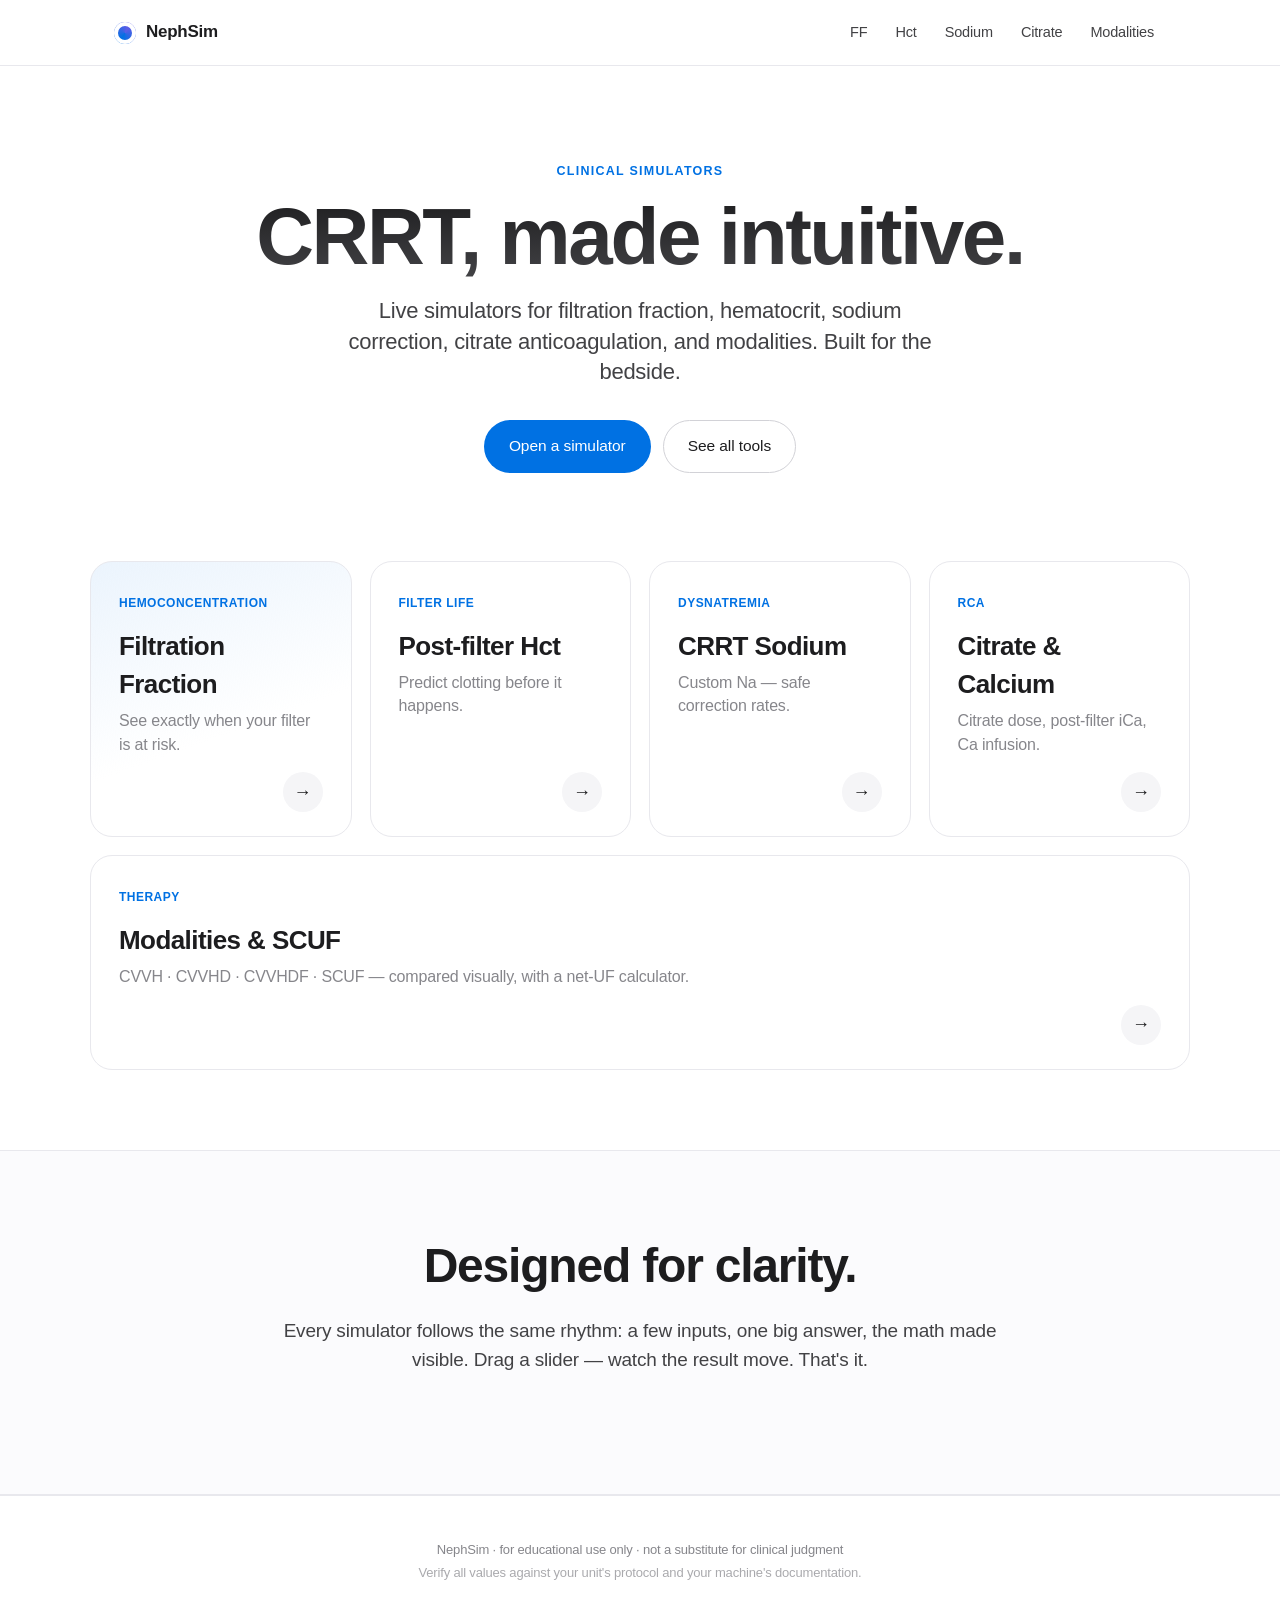
==== index.html @ aaaf235e "Add files via upload" ====
<!DOCTYPE html>
<html lang="en">
<head>
<meta charset="UTF-8" />
<meta name="viewport" content="width=device-width, initial-scale=1, viewport-fit=cover" />
<meta name="theme-color" content="#ffffff" media="(prefers-color-scheme: light)" />
<meta name="theme-color" content="#0a0a0a" media="(prefers-color-scheme: dark)" />
<title>NephSim — clinical simulators for CRRT</title>
<meta name="description" content="Beautiful, accurate bedside simulators for filtration fraction, post-filter hematocrit, dysnatremia, citrate anticoagulation, and CRRT modalities." />
<link rel="stylesheet" href="assets/css/styles.css" />
<link rel="icon" href="data:image/svg+xml,%3Csvg xmlns='http://www.w3.org/2000/svg' viewBox='0 0 100 100'%3E%3Ctext y='.9em' font-size='90'%3E%E2%97%89%3C/text%3E%3C/svg%3E" />
</head>
<body>

<header class="nav">
  <div class="nav-inner">
    <a class="brand" href="./">
      <span class="brand-mark"></span>
      <span class="brand-text">NephSim</span>
    </a>
    <nav class="nav-links">
      <a href="tools/filtration-fraction.html">FF</a>
      <a href="tools/post-filter-hct.html">Hct</a>
      <a href="tools/crrt-na.html">Sodium</a>
      <a href="tools/citrate.html">Citrate</a>
      <a href="tools/modalities.html">Modalities</a>
    </nav>
  </div>
</header>

<main>

  <section class="hero">
    <div class="hero-inner">
      <p class="eyebrow">Clinical simulators</p>
      <h1 class="hero-title">CRRT, made&nbsp;intuitive.</h1>
      <p class="hero-sub">Live simulators for filtration fraction, hematocrit, sodium correction, citrate anticoagulation, and modalities. Built for the bedside.</p>
      <div class="hero-cta">
        <a class="btn-primary" href="tools/filtration-fraction.html">Open a simulator</a>
        <a class="btn-ghost" href="#tools">See all tools</a>
      </div>
    </div>
  </section>

  <section id="tools" class="tools">
    <div class="tools-grid">

      <a class="card card-accent" href="tools/filtration-fraction.html">
        <div class="card-tag">Hemoconcentration</div>
        <h3 class="card-title">Filtration Fraction</h3>
        <p class="card-sub">See exactly when your filter is at risk.</p>
        <div class="card-arrow">→</div>
      </a>

      <a class="card" href="tools/post-filter-hct.html">
        <div class="card-tag">Filter life</div>
        <h3 class="card-title">Post-filter Hct</h3>
        <p class="card-sub">Predict clotting before it happens.</p>
        <div class="card-arrow">→</div>
      </a>

      <a class="card" href="tools/crrt-na.html">
        <div class="card-tag">Dysnatremia</div>
        <h3 class="card-title">CRRT Sodium</h3>
        <p class="card-sub">Custom Na — safe correction rates.</p>
        <div class="card-arrow">→</div>
      </a>

      <a class="card" href="tools/citrate.html">
        <div class="card-tag">RCA</div>
        <h3 class="card-title">Citrate &amp; Calcium</h3>
        <p class="card-sub">Citrate dose, post-filter iCa, Ca infusion.</p>
        <div class="card-arrow">→</div>
      </a>

      <a class="card card-wide" href="tools/modalities.html">
        <div class="card-tag">Therapy</div>
        <h3 class="card-title">Modalities &amp; SCUF</h3>
        <p class="card-sub">CVVH · CVVHD · CVVHDF · SCUF — compared visually, with a net‑UF calculator.</p>
        <div class="card-arrow">→</div>
      </a>

    </div>
  </section>

  <section class="callout">
    <div class="callout-inner">
      <h2>Designed for clarity.</h2>
      <p>Every simulator follows the same rhythm: a few inputs, one big answer, the math made visible. Drag a slider — watch the result move. That's it.</p>
    </div>
  </section>

</main>

<footer class="footer">
  <div class="footer-inner">
    <p>NephSim · for educational use only · not a substitute for clinical judgment</p>
    <p class="footer-sub">Verify all values against your unit's protocol and your machine's documentation.</p>
  </div>
</footer>

<script src="assets/js/shared.js"></script>
</body>
</html>
---- assets/css/styles.css ----
/* ============================================================
   NephSim — design system
   Inspired by Apple's editorial minimalism.
   Single accent. Generous space. Live numbers do the talking.
   ============================================================ */

:root {
  /* Palette — light */
  --bg: #ffffff;
  --bg-elev: #fbfbfd;
  --bg-card: #ffffff;
  --bg-input: #f5f5f7;
  --text: #1d1d1f;
  --text-soft: #424245;
  --text-muted: #86868b;
  --line: #d2d2d7;
  --line-soft: #e8e8ed;
  --accent: #0071e3;
  --accent-hover: #0077ed;
  --accent-soft: rgba(0, 113, 227, 0.08);
  --good: #34a853;
  --warn: #ff9f0a;
  --bad: #ff3b30;
  --shadow-sm: 0 1px 2px rgba(0,0,0,0.04);
  --shadow-md: 0 4px 16px rgba(0,0,0,0.06);
  --shadow-lg: 0 12px 40px rgba(0,0,0,0.08);

  /* Type */
  --font: -apple-system, BlinkMacSystemFont, "SF Pro Display", "SF Pro Text",
          "Inter", "Helvetica Neue", Helvetica, Arial, sans-serif;
  --font-mono: ui-monospace, "SF Mono", Menlo, Monaco, Consolas, monospace;

  /* Geometry */
  --radius-sm: 10px;
  --radius: 16px;
  --radius-lg: 22px;
  --radius-pill: 980px;

  /* Motion */
  --ease: cubic-bezier(0.2, 0.7, 0.2, 1);
  --dur: 280ms;
}

@media (prefers-color-scheme: dark) {
  :root {
    --bg: #000000;
    --bg-elev: #0a0a0a;
    --bg-card: #141416;
    --bg-input: #1c1c1e;
    --text: #f5f5f7;
    --text-soft: #d1d1d6;
    --text-muted: #8e8e93;
    --line: #2a2a2d;
    --line-soft: #1e1e21;
    --accent: #2997ff;
    --accent-hover: #4ea8ff;
    --accent-soft: rgba(41, 151, 255, 0.12);
    --shadow-sm: 0 1px 2px rgba(0,0,0,0.4);
    --shadow-md: 0 4px 16px rgba(0,0,0,0.5);
    --shadow-lg: 0 12px 40px rgba(0,0,0,0.6);
  }
}

/* ---------- base ---------- */
*, *::before, *::after { box-sizing: border-box; }
html, body { margin: 0; padding: 0; }
html { -webkit-font-smoothing: antialiased; -moz-osx-font-smoothing: grayscale; }
body {
  font-family: var(--font);
  color: var(--text);
  background: var(--bg);
  font-size: 17px;
  line-height: 1.47;
  letter-spacing: -0.01em;
  min-height: 100vh;
}
img, svg { display: block; max-width: 100%; }
a { color: var(--accent); text-decoration: none; }
a:hover { color: var(--accent-hover); }
button { font-family: inherit; }

/* ---------- nav ---------- */
.nav {
  position: sticky; top: 0; z-index: 50;
  background: rgba(255,255,255,0.72);
  backdrop-filter: saturate(180%) blur(20px);
  -webkit-backdrop-filter: saturate(180%) blur(20px);
  border-bottom: 1px solid var(--line-soft);
}
@media (prefers-color-scheme: dark) {
  .nav { background: rgba(0,0,0,0.72); }
}
.nav-inner {
  max-width: 1100px; margin: 0 auto;
  padding: 14px 24px;
  display: flex; align-items: center; justify-content: space-between;
}
.brand {
  display: inline-flex; align-items: center; gap: 10px;
  color: var(--text); font-weight: 600; font-size: 17px;
  letter-spacing: -0.015em;
}
.brand-mark {
  width: 22px; height: 22px; border-radius: 50%;
  background: conic-gradient(from 210deg, var(--accent), #5e5ce6, var(--accent));
  box-shadow: inset 0 0 0 4px var(--bg);
}
.brand-text { font-feature-settings: "ss01"; }
.nav-links {
  display: flex; gap: 4px; flex-wrap: wrap;
}
.nav-links a {
  color: var(--text-soft); font-size: 14.5px; font-weight: 500;
  padding: 8px 12px; border-radius: var(--radius-pill);
  transition: background var(--dur) var(--ease), color var(--dur) var(--ease);
}
.nav-links a:hover { background: var(--bg-input); color: var(--text); }

/* ---------- hero ---------- */
.hero { padding: 96px 24px 64px; }
.hero-inner { max-width: 880px; margin: 0 auto; text-align: center; }
.eyebrow {
  text-transform: uppercase; letter-spacing: 0.1em; font-size: 12.5px;
  color: var(--accent); font-weight: 600; margin: 0 0 14px;
}
.hero-title {
  font-size: clamp(44px, 7vw, 80px);
  line-height: 1.04;
  font-weight: 700;
  letter-spacing: -0.03em;
  margin: 0 0 18px;
  background: linear-gradient(180deg, var(--text) 0%, var(--text-soft) 100%);
  -webkit-background-clip: text;
  background-clip: text;
  color: transparent;
}
.hero-sub {
  font-size: clamp(18px, 2vw, 22px);
  color: var(--text-soft);
  max-width: 620px;
  margin: 0 auto 32px;
  line-height: 1.4;
  letter-spacing: -0.012em;
}
.hero-cta { display: flex; gap: 12px; justify-content: center; flex-wrap: wrap; }

.btn-primary, .btn-ghost {
  display: inline-flex; align-items: center; justify-content: center;
  padding: 14px 24px;
  border-radius: var(--radius-pill);
  font-size: 15.5px; font-weight: 500;
  border: 1px solid transparent;
  transition: all var(--dur) var(--ease);
  cursor: pointer;
  letter-spacing: -0.005em;
}
.btn-primary { background: var(--accent); color: #fff; }
.btn-primary:hover { background: var(--accent-hover); color: #fff; transform: translateY(-1px); }
.btn-ghost {
  background: transparent; color: var(--text);
  border-color: var(--line);
}
.btn-ghost:hover { background: var(--bg-input); border-color: var(--text-muted); }

/* ---------- tools grid ---------- */
.tools { padding: 24px 24px 80px; }
.tools-grid {
  max-width: 1100px; margin: 0 auto;
  display: grid;
  grid-template-columns: repeat(auto-fit, minmax(260px, 1fr));
  gap: 18px;
}
.card {
  position: relative;
  display: block;
  padding: 28px 28px 80px;
  border-radius: var(--radius-lg);
  background: var(--bg-card);
  border: 1px solid var(--line-soft);
  color: var(--text);
  min-height: 220px;
  transition: transform var(--dur) var(--ease), box-shadow var(--dur) var(--ease), border-color var(--dur) var(--ease);
  overflow: hidden;
}
.card:hover {
  transform: translateY(-3px);
  box-shadow: var(--shadow-lg);
  border-color: var(--line);
}
.card-accent {
  background: linear-gradient(160deg, var(--accent-soft), var(--bg-card) 60%);
}
.card-wide { grid-column: 1 / -1; min-height: 180px; }
.card-tag {
  display: inline-block;
  font-size: 12px; font-weight: 600; letter-spacing: 0.04em;
  color: var(--accent);
  text-transform: uppercase;
  margin-bottom: 14px;
}
.card-title {
  font-size: 26px; font-weight: 600; letter-spacing: -0.022em;
  margin: 0 0 6px;
}
.card-sub {
  color: var(--text-muted); font-size: 16px; margin: 0;
  letter-spacing: -0.01em;
}
.card-arrow {
  position: absolute; right: 28px; bottom: 24px;
  width: 40px; height: 40px;
  border-radius: 50%;
  display: inline-flex; align-items: center; justify-content: center;
  background: var(--bg-input);
  color: var(--text);
  font-size: 18px;
  transition: transform var(--dur) var(--ease), background var(--dur) var(--ease);
}
.card:hover .card-arrow { transform: translateX(4px); background: var(--accent); color: #fff; }

/* ---------- callout ---------- */
.callout {
  padding: 80px 24px 120px;
  background: var(--bg-elev);
  border-top: 1px solid var(--line-soft);
  border-bottom: 1px solid var(--line-soft);
}
.callout-inner {
  max-width: 720px; margin: 0 auto; text-align: center;
}
.callout h2 {
  font-size: clamp(32px, 4.5vw, 48px);
  font-weight: 700;
  letter-spacing: -0.025em;
  margin: 0 0 16px;
}
.callout p {
  font-size: 19px; color: var(--text-soft); margin: 0;
  line-height: 1.5; letter-spacing: -0.01em;
}

/* ---------- footer ---------- */
.footer {
  padding: 40px 24px;
  border-top: 1px solid var(--line-soft);
  background: var(--bg);
}
.footer-inner {
  max-width: 1100px; margin: 0 auto;
  text-align: center;
  color: var(--text-muted);
  font-size: 13px;
}
.footer p { margin: 4px 0; }
.footer-sub { color: var(--text-muted); opacity: 0.7; }

/* ============================================================
   Simulator pages — shared layout
   ============================================================ */

.sim-shell {
  max-width: 1100px;
  margin: 0 auto;
  padding: 48px 24px 80px;
}
.sim-back {
  font-size: 14px; color: var(--text-muted);
  margin-bottom: 18px; display: inline-block;
}
.sim-back:hover { color: var(--text); }
.sim-eyebrow {
  font-size: 13px; letter-spacing: 0.08em; text-transform: uppercase;
  color: var(--accent); font-weight: 600;
  margin: 0 0 10px;
}
.sim-title {
  font-size: clamp(36px, 5vw, 56px);
  font-weight: 700;
  letter-spacing: -0.028em;
  line-height: 1.05;
  margin: 0 0 14px;
}
.sim-lede {
  font-size: 19px; color: var(--text-soft);
  max-width: 640px; line-height: 1.45;
  margin: 0 0 48px; letter-spacing: -0.01em;
}

.sim-grid {
  display: grid;
  grid-template-columns: minmax(0, 1fr) minmax(0, 1.05fr);
  gap: 32px;
  align-items: start;
}
@media (max-width: 880px) {
  .sim-grid { grid-template-columns: 1fr; }
}

/* ---------- input panel ---------- */
.panel {
  background: var(--bg-card);
  border: 1px solid var(--line-soft);
  border-radius: var(--radius-lg);
  padding: 28px;
  box-shadow: var(--shadow-sm);
}
.panel-title {
  font-size: 13px; letter-spacing: 0.06em; text-transform: uppercase;
  color: var(--text-muted); font-weight: 600;
  margin: 0 0 22px;
}
.field { margin-bottom: 22px; }
.field:last-child { margin-bottom: 0; }
.field-row {
  display: flex; justify-content: space-between; align-items: baseline;
  margin-bottom: 8px;
}
.field-label {
  font-size: 15px; font-weight: 500; color: var(--text-soft);
  letter-spacing: -0.005em;
}
.field-value {
  font-family: var(--font-mono);
  font-size: 15px; font-weight: 600; color: var(--text);
  font-variant-numeric: tabular-nums;
}
.field-unit { color: var(--text-muted); font-weight: 400; margin-left: 4px; }

/* Custom range slider */
input[type="range"] {
  -webkit-appearance: none; appearance: none;
  width: 100%; height: 28px;
  background: transparent;
  cursor: pointer;
  margin: 0;
}
input[type="range"]::-webkit-slider-runnable-track {
  height: 6px; border-radius: 3px;
  background: linear-gradient(to right,
    var(--accent) 0%, var(--accent) var(--pct, 0%),
    var(--line) var(--pct, 0%), var(--line) 100%);
}
input[type="range"]::-moz-range-track {
  height: 6px; border-radius: 3px; background: var(--line);
}
input[type="range"]::-moz-range-progress {
  height: 6px; border-radius: 3px; background: var(--accent);
}
input[type="range"]::-webkit-slider-thumb {
  -webkit-appearance: none; appearance: none;
  width: 22px; height: 22px;
  border-radius: 50%;
  background: #fff;
  border: 1px solid var(--line);
  box-shadow: 0 1px 4px rgba(0,0,0,0.18);
  margin-top: -8px;
  transition: transform var(--dur) var(--ease), box-shadow var(--dur) var(--ease);
}
input[type="range"]::-moz-range-thumb {
  width: 22px; height: 22px;
  border-radius: 50%;
  background: #fff;
  border: 1px solid var(--line);
  box-shadow: 0 1px 4px rgba(0,0,0,0.18);
}
input[type="range"]:hover::-webkit-slider-thumb { transform: scale(1.08); }
input[type="range"]:active::-webkit-slider-thumb { transform: scale(1.18); }

/* number/select inputs */
.input-text, select.input-text {
  width: 100%;
  padding: 11px 14px;
  background: var(--bg-input);
  border: 1px solid transparent;
  border-radius: var(--radius-sm);
  color: var(--text);
  font-family: var(--font);
  font-size: 15px;
  font-variant-numeric: tabular-nums;
  transition: border-color var(--dur) var(--ease), background var(--dur) var(--ease);
}
.input-text:focus {
  outline: none;
  border-color: var(--accent);
  background: var(--bg-card);
}

.segmented {
  display: inline-flex;
  background: var(--bg-input);
  border-radius: var(--radius-pill);
  padding: 3px;
  gap: 2px;
  width: 100%;
}
.segmented button {
  flex: 1;
  border: 0;
  background: transparent;
  color: var(--text-soft);
  padding: 8px 14px;
  border-radius: var(--radius-pill);
  font-size: 14px; font-weight: 500;
  cursor: pointer;
  transition: all var(--dur) var(--ease);
}
.segmented button.active {
  background: var(--bg-card);
  color: var(--text);
  box-shadow: var(--shadow-sm);
}

/* ---------- result panel ---------- */
.result {
  background: var(--bg-card);
  border: 1px solid var(--line-soft);
  border-radius: var(--radius-lg);
  padding: 36px 32px;
  box-shadow: var(--shadow-sm);
}
.result-label {
  font-size: 13px; letter-spacing: 0.08em; text-transform: uppercase;
  color: var(--text-muted); font-weight: 600;
  margin: 0 0 8px;
}
.result-big {
  font-size: clamp(64px, 11vw, 104px);
  font-weight: 700;
  letter-spacing: -0.04em;
  line-height: 1;
  font-variant-numeric: tabular-nums;
  margin: 0;
  color: var(--text);
  transition: color var(--dur) var(--ease);
}
.result-big.is-good { color: var(--good); }
.result-big.is-warn { color: var(--warn); }
.result-big.is-bad  { color: var(--bad); }
.result-unit {
  font-size: 0.35em; color: var(--text-muted); font-weight: 500;
  letter-spacing: -0.01em; margin-left: 6px;
}
.result-caption {
  margin: 16px 0 0;
  color: var(--text-soft);
  font-size: 16px;
  letter-spacing: -0.005em;
}

.result-stats {
  margin-top: 28px;
  display: grid; grid-template-columns: repeat(auto-fit, minmax(120px, 1fr));
  gap: 14px;
  padding-top: 22px;
  border-top: 1px solid var(--line-soft);
}
.stat-label {
  font-size: 12px; text-transform: uppercase; letter-spacing: 0.06em;
  color: var(--text-muted); font-weight: 600;
  margin: 0 0 4px;
}
.stat-value {
  font-size: 22px; font-weight: 600; letter-spacing: -0.015em;
  font-variant-numeric: tabular-nums;
  color: var(--text);
}
.stat-value .stat-unit { font-size: 0.6em; color: var(--text-muted); margin-left: 3px; }

/* Risk meter — horizontal gauge */
.meter {
  margin-top: 28px;
  position: relative;
  height: 10px;
  border-radius: 5px;
  background: linear-gradient(to right, var(--good) 0%, var(--good) 55%, var(--warn) 70%, var(--bad) 100%);
  overflow: visible;
}
.meter-marker {
  position: absolute;
  top: -6px;
  width: 22px; height: 22px;
  border-radius: 50%;
  background: var(--bg-card);
  border: 2px solid var(--text);
  transform: translateX(-50%);
  transition: left var(--dur) var(--ease);
  box-shadow: 0 1px 4px rgba(0,0,0,0.22);
}
.meter-scale {
  display: flex; justify-content: space-between;
  margin-top: 12px;
  font-size: 11.5px;
  color: var(--text-muted);
  font-variant-numeric: tabular-nums;
}

/* ---------- explainer ---------- */
.explainer {
  margin-top: 48px;
  background: var(--bg-elev);
  border: 1px solid var(--line-soft);
  border-radius: var(--radius-lg);
  padding: 28px 32px;
}
.explainer details > summary {
  list-style: none;
  cursor: pointer;
  display: flex; align-items: center; justify-content: space-between;
  font-weight: 600; font-size: 17px;
  letter-spacing: -0.012em;
}
.explainer details > summary::-webkit-details-marker { display: none; }
.explainer details > summary::after {
  content: "+";
  font-size: 24px; color: var(--text-muted); font-weight: 400;
  transition: transform var(--dur) var(--ease);
}
.explainer details[open] > summary::after { content: "−"; }
.explainer-body {
  padding-top: 18px;
  color: var(--text-soft);
  font-size: 15.5px;
  line-height: 1.6;
}
.explainer-body p { margin: 0 0 12px; }
.explainer-body .formula {
  display: inline-block;
  font-family: var(--font-mono);
  background: var(--bg-input);
  padding: 8px 14px;
  border-radius: var(--radius-sm);
  font-size: 14px;
  color: var(--text);
  margin: 6px 0;
}

/* ---------- chart ---------- */
.chart-wrap {
  margin-top: 28px;
  background: var(--bg-card);
  border: 1px solid var(--line-soft);
  border-radius: var(--radius-lg);
  padding: 24px;
  box-shadow: var(--shadow-sm);
}
.chart-wrap svg { width: 100%; height: auto; display: block; }

/* ---------- alert chip ---------- */
.chip {
  display: inline-flex; align-items: center; gap: 6px;
  padding: 5px 12px;
  border-radius: var(--radius-pill);
  font-size: 13px; font-weight: 500;
  letter-spacing: -0.005em;
  margin-top: 14px;
}
.chip-good { background: rgba(52,168,83,0.12); color: var(--good); }
.chip-warn { background: rgba(255,159,10,0.14); color: var(--warn); }
.chip-bad  { background: rgba(255,59,48,0.14);  color: var(--bad);  }
.chip-dot { width: 6px; height: 6px; border-radius: 50%; background: currentColor; }

/* ---------- table ---------- */
.tbl {
  width: 100%;
  border-collapse: collapse;
  margin: 14px 0 4px;
  font-size: 14.5px;
}
.tbl th, .tbl td {
  text-align: left;
  padding: 10px 12px;
  border-bottom: 1px solid var(--line-soft);
}
.tbl th { color: var(--text-muted); font-weight: 600; font-size: 12px; text-transform: uppercase; letter-spacing: 0.05em; }
.tbl td { color: var(--text-soft); font-variant-numeric: tabular-nums; }

/* Modalities comparison */
.modality-grid {
  display: grid;
  grid-template-columns: repeat(auto-fit, minmax(220px, 1fr));
  gap: 16px;
  margin-top: 36px;
}
.mod-card {
  padding: 24px;
  background: var(--bg-card);
  border: 1px solid var(--line-soft);
  border-radius: var(--radius-lg);
}
.mod-card h3 { margin: 0 0 4px; font-size: 22px; letter-spacing: -0.02em; }
.mod-card .mod-tag { color: var(--accent); font-size: 12px; font-weight: 600; text-transform: uppercase; letter-spacing: 0.06em; }
.mod-card ul { margin: 14px 0 0; padding-left: 18px; color: var(--text-soft); font-size: 14.5px; line-height: 1.55; }
.mod-card ul li { margin-bottom: 4px; }
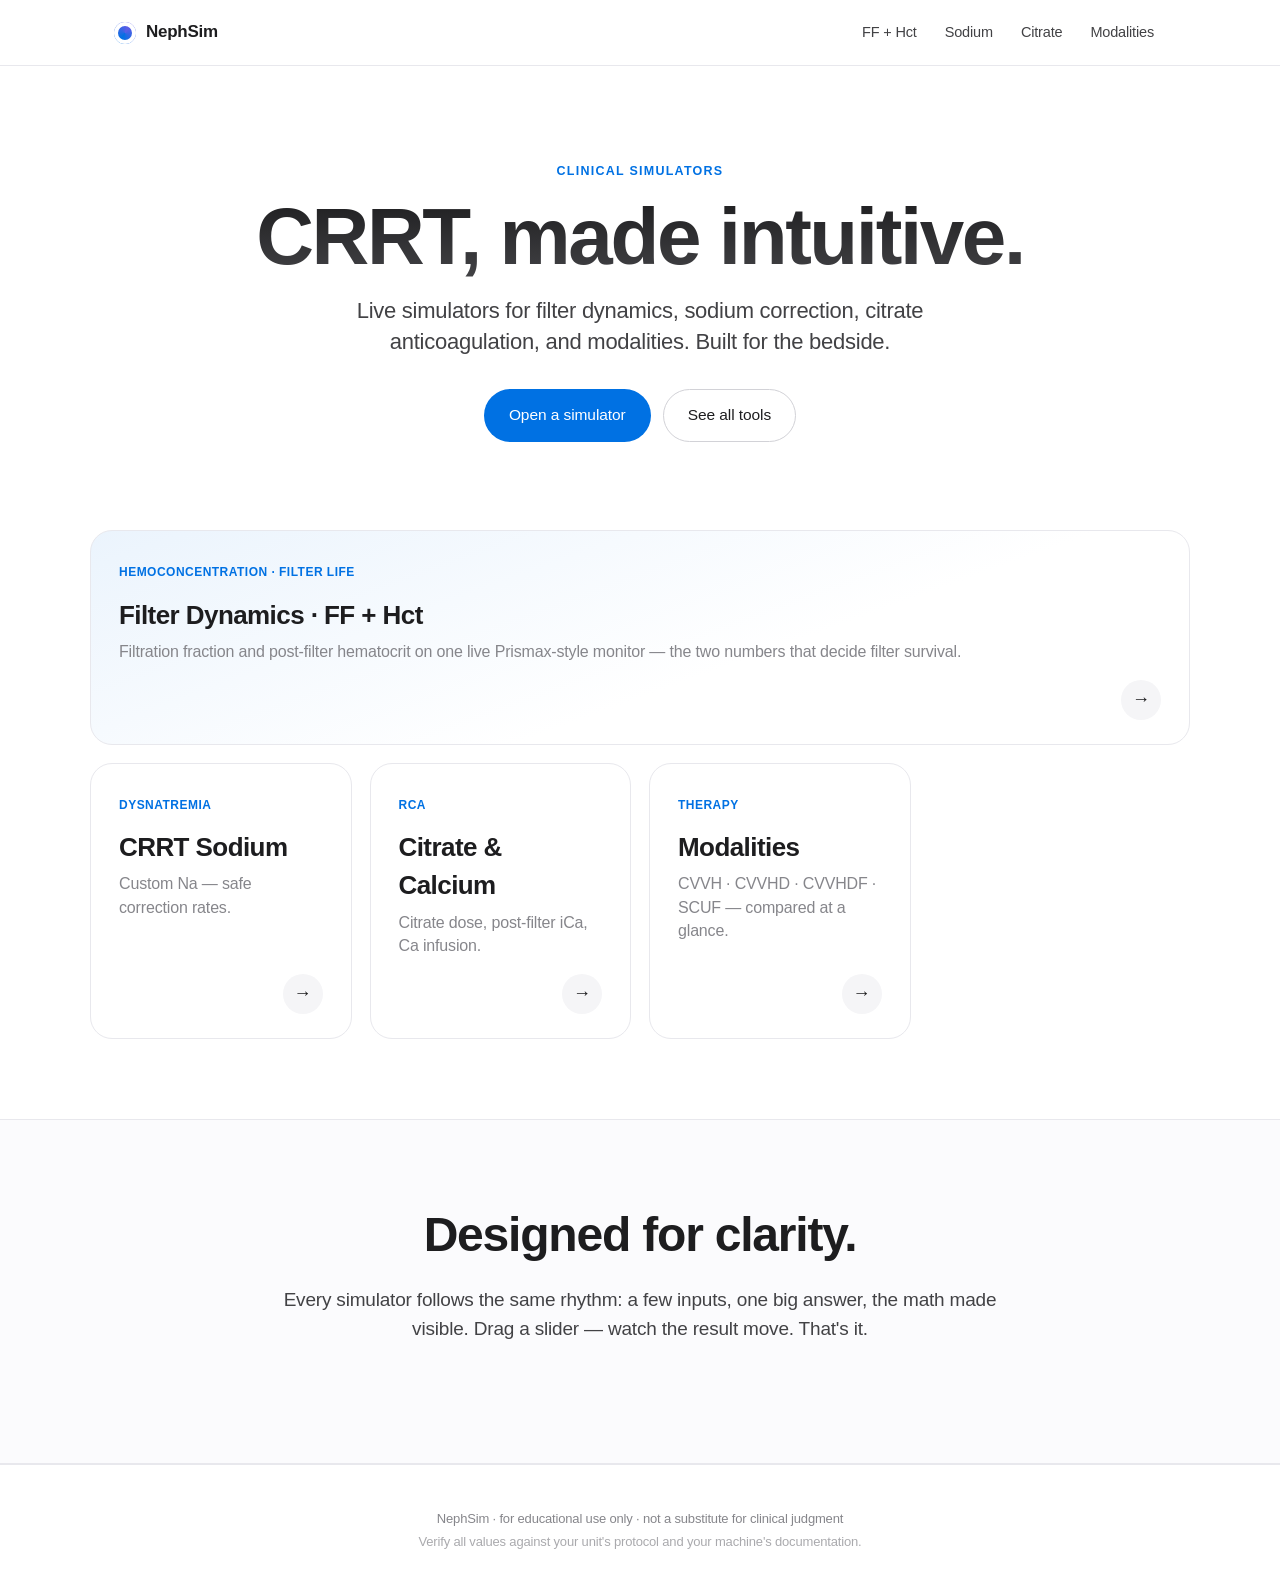
==== commit aa4ba4e3: "Merge FF + Hct into one tool; drop SCUF simulator; update nav" ====
--- a/index.html
+++ b/index.html
@@ -19,8 +19,7 @@
       <span class="brand-text">NephSim</span>
     </a>
     <nav class="nav-links">
-      <a href="tools/filtration-fraction.html">FF</a>
-      <a href="tools/post-filter-hct.html">Hct</a>
+      <a href="tools/filtration-fraction.html">FF + Hct</a>
       <a href="tools/crrt-na.html">Sodium</a>
       <a href="tools/citrate.html">Citrate</a>
       <a href="tools/modalities.html">Modalities</a>
@@ -34,7 +33,7 @@
     <div class="hero-inner">
       <p class="eyebrow">Clinical simulators</p>
       <h1 class="hero-title">CRRT, made&nbsp;intuitive.</h1>
-      <p class="hero-sub">Live simulators for filtration fraction, hematocrit, sodium correction, citrate anticoagulation, and modalities. Built for the bedside.</p>
+      <p class="hero-sub">Live simulators for filter dynamics, sodium correction, citrate anticoagulation, and modalities. Built for the bedside.</p>
       <div class="hero-cta">
         <a class="btn-primary" href="tools/filtration-fraction.html">Open a simulator</a>
         <a class="btn-ghost" href="#tools">See all tools</a>
@@ -45,17 +44,10 @@
   <section id="tools" class="tools">
     <div class="tools-grid">
 
-      <a class="card card-accent" href="tools/filtration-fraction.html">
-        <div class="card-tag">Hemoconcentration</div>
-        <h3 class="card-title">Filtration Fraction</h3>
-        <p class="card-sub">See exactly when your filter is at risk.</p>
-        <div class="card-arrow">→</div>
-      </a>
-
-      <a class="card" href="tools/post-filter-hct.html">
-        <div class="card-tag">Filter life</div>
-        <h3 class="card-title">Post-filter Hct</h3>
-        <p class="card-sub">Predict clotting before it happens.</p>
+      <a class="card card-accent card-wide" href="tools/filtration-fraction.html">
+        <div class="card-tag">Hemoconcentration · Filter life</div>
+        <h3 class="card-title">Filter Dynamics · FF + Hct</h3>
+        <p class="card-sub">Filtration fraction and post-filter hematocrit on one live Prismax-style monitor — the two numbers that decide filter survival.</p>
         <div class="card-arrow">→</div>
       </a>
 
@@ -73,10 +65,10 @@
         <div class="card-arrow">→</div>
       </a>
 
-      <a class="card card-wide" href="tools/modalities.html">
+      <a class="card" href="tools/modalities.html">
         <div class="card-tag">Therapy</div>
-        <h3 class="card-title">Modalities &amp; SCUF</h3>
-        <p class="card-sub">CVVH · CVVHD · CVVHDF · SCUF — compared visually, with a net‑UF calculator.</p>
+        <h3 class="card-title">Modalities</h3>
+        <p class="card-sub">CVVH · CVVHD · CVVHDF · SCUF — compared at a glance.</p>
         <div class="card-arrow">→</div>
       </a>
 
